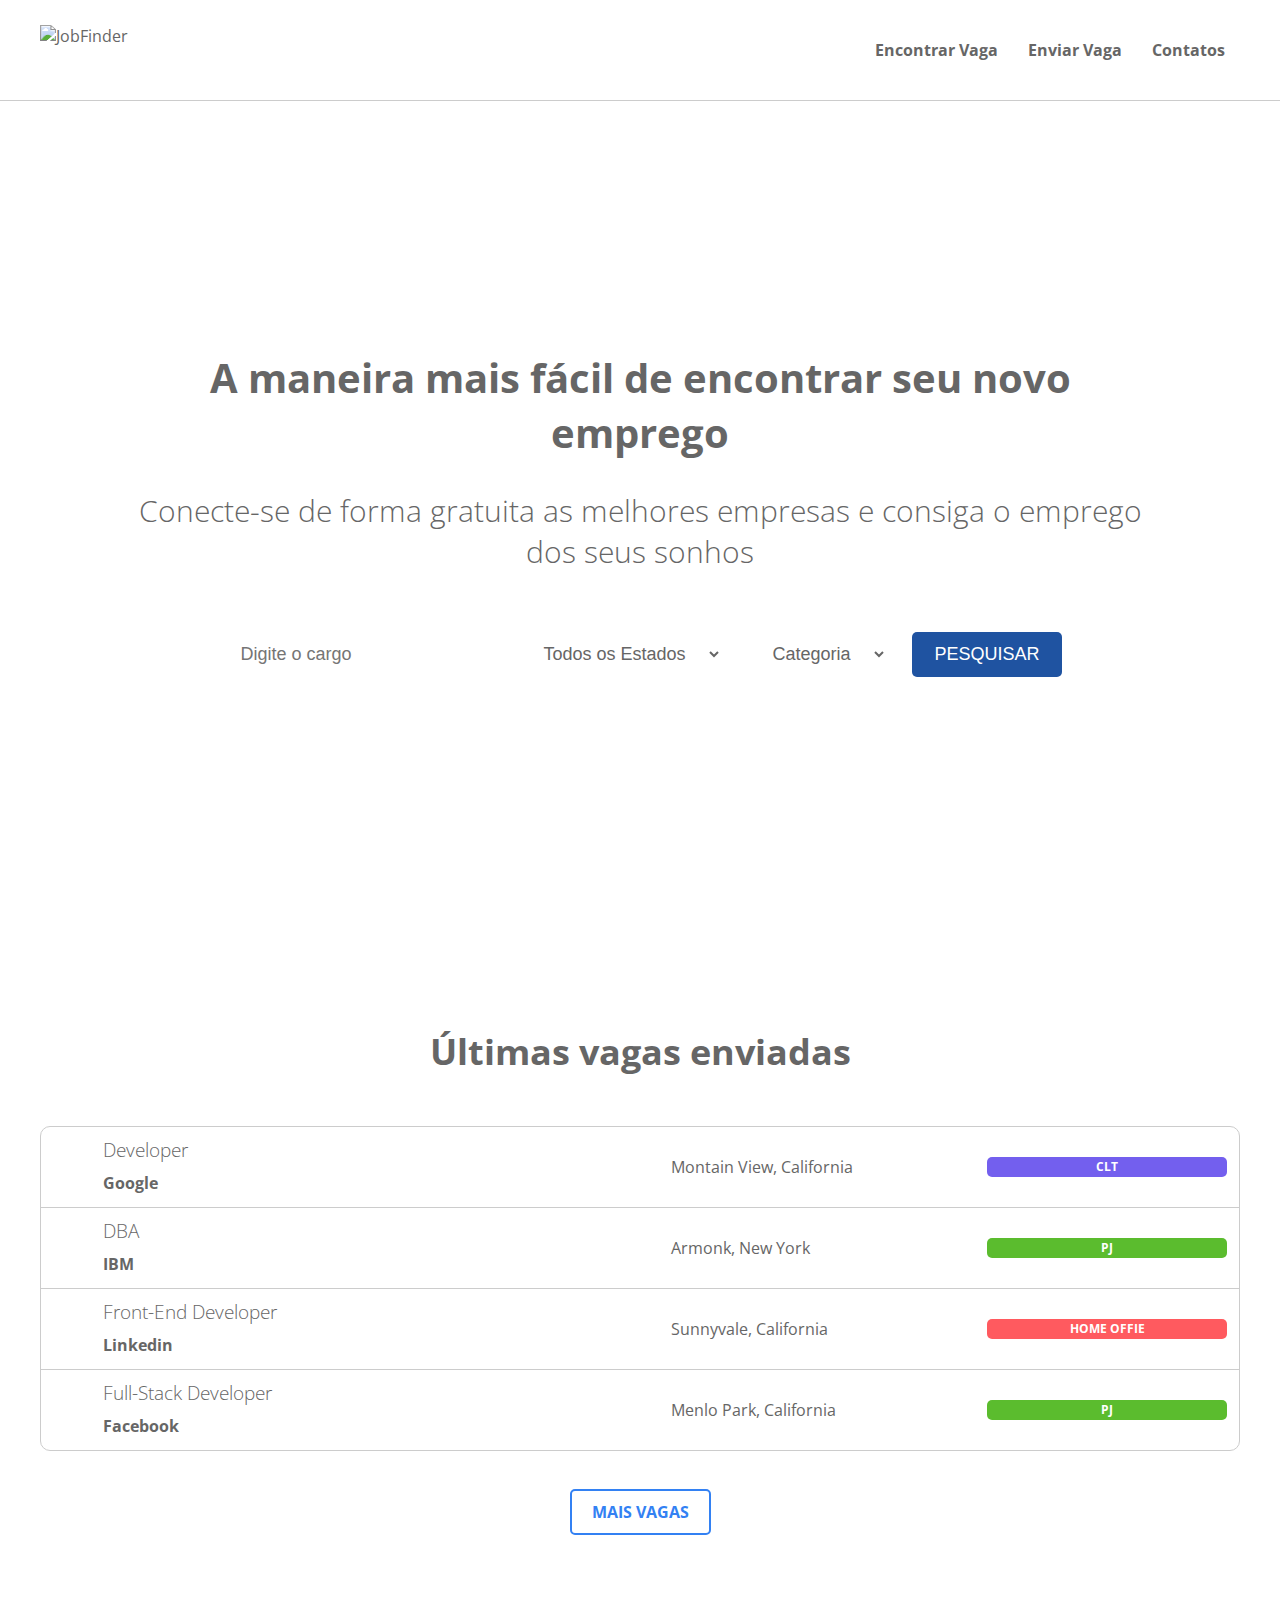
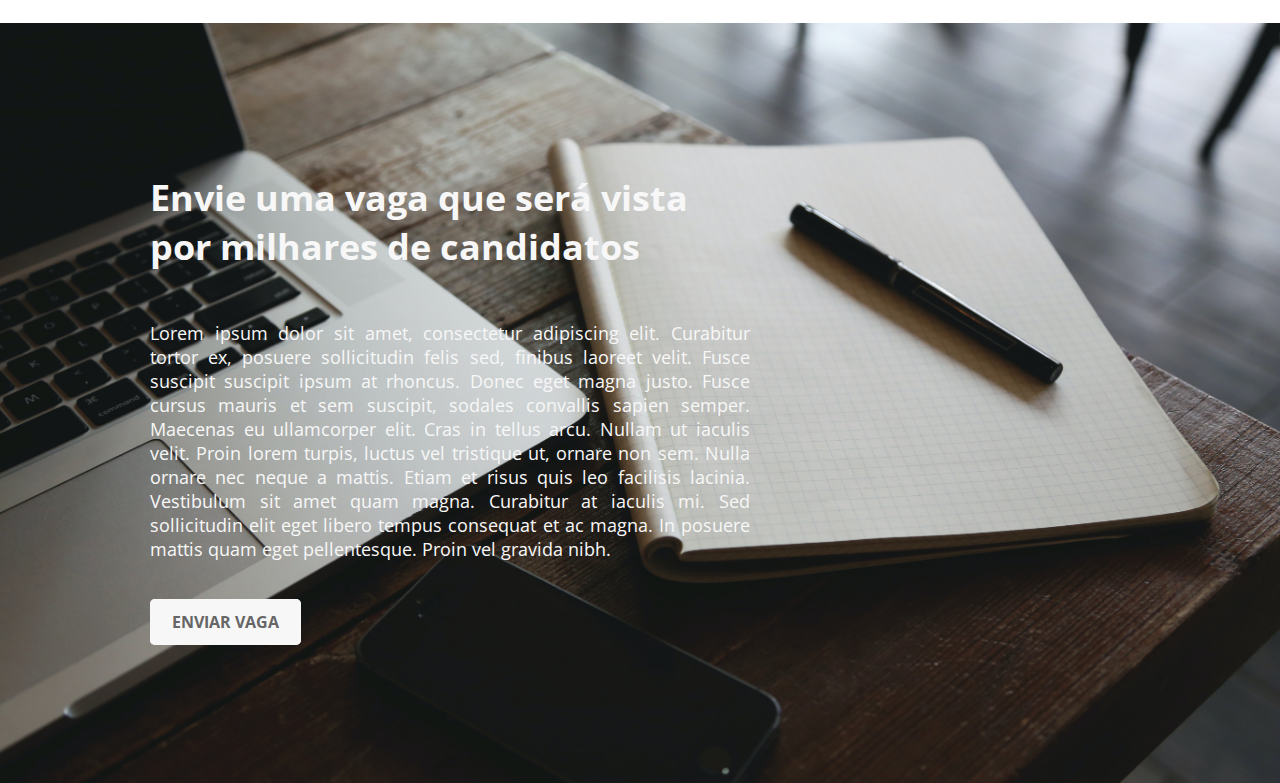
==== html/index.html @ b4b9cecb "add" ====
<!DOCTYPE html>
<html lang="pt-br">
<head>
    <meta charset="UTF-8">
    <meta http-equiv="X-UA-Compatible" content="IE=edge">
    <meta name="viewport" content="width=device-width, initial-scale=1.0">
    <link rel="shortcut icon" type="image/x-icon" href="../imagens/favicon.ico">
    <link rel="stylesheet" type="text/css" href="../css/estilo.css">
    <!-- <script type="text/javascript" src="../js/script.js"></script> -->
    <title>Job Finder</title>
</head>
<body>
    
    <div id="container" class="container">
        
        <header>

            <nav>
                <div class="nav-container">
                    <img id="logo" src="../imagens/favicon.ico" alt="JobFinder">
                    <ul>
                        <li><a href="#">Encontrar Vaga</a></li>
                        <li><a href="#">Enviar Vaga</a></li>
                        <li><a href="#">Contatos</a></li>
                    </ul>
                </div>
            </nav>

            <div id="main-banner">
                <div id="search-form">
                    <h1>A maneira mais fácil de encontrar seu novo emprego</h1>
                    <p>Conecte-se de forma gratuita as melhores empresas e consiga o emprego dos seus sonhos</p>
                    <form action="">
                        <input id="id-job" name="nm-job" type="text" placeholder="Digite o cargo">
                        <select id="id-region" name="nm-region">
                            <option value="">Todos os Estados</option>
                        </select>
                        <select id="id-category" name="nm-category">
                            <option value="">Categoria</option>
                        </select>
                        <input id="btn-search" type="submit" value="Pesquisar">
                    </form>
                </div>
            </div>

        </header>

        <main id="lastjobs-container" class="wrapper">

            <h1>Últimas vagas enviadas</h1>

            <ul>

                <li>
                    <a href="#" class="clickarea">
                        <div class="company-box">
                            <img src="../imagens/Google-logo.png" alt="">
                            <div class="company-info">
                                <h3>Developer</h3>
                                <p>Google</p>
                            </div>
                        </div>
                        <div class="locality">
                            <img src="../imagens/mapicon.png" alt="">
                            <p>Montain View, California</p>
                        </div>
                        <div class="job-type">
                            <span class="clt">CLT</span>
                        </div>
                    </a>
                </li>

                <li>
                    <a href="#" class="clickarea">
                        <div class="company-box">
                            <img src="../imagens/IBM-logo.png" alt="">
                            <div class="company-info">
                                <h3>DBA</h3>
                                <p>IBM</p>
                            </div>
                        </div>
                        <div class="locality">
                            <img src="../imagens/mapicon.png" alt="">
                            <p>Armonk, New York</p>
                        </div>
                        <div class="job-type">
                            <span class="pj">PJ</span>
                        </div>
                    </a>
                </li>

                <li>
                    <a href="#" class="clickarea">
                        <div class="company-box">
                            <img src="../imagens/Linkedin.png" alt="">
                            <div class="company-info">
                                <h3>Front-End Developer</h3>
                                <p>Linkedin</p>
                            </div>
                        </div>
                        <div class="locality">
                            <img src="../imagens/mapicon.png" alt="">
                            <p>Sunnyvale, California</p>
                        </div>
                        <div class="job-type">
                            <span class="homeoffice">Home Offie</span>
                        </div>
                    </a>
                </li>

                <li>
                    <a href="#" class="clickarea">
                        <div class="company-box">
                            <img src="../imagens/Facebook-logo.png" alt="">
                            <div class="company-info">
                                <h3>Full-Stack Developer</h3>
                                <p>Facebook</p>
                            </div>
                        </div>
                        <div class="locality">
                            <img src="../imagens/mapicon.png" alt="">
                            <p>Menlo Park, California</p>
                        </div>
                        <div class="job-type">
                            <span class="pj">PJ</span>
                        </div>
                    </a>
                </li>

            </ul>

            <div class="btnjobs-container">
                <a href="#" class="btn-jobs">Mais Vagas</a>
            </div>

        </main>

        <section id='sendjobs-container'>

            <div id='sendjobs-inner' class='wrapper'>

                <h2>Envie uma vaga que será vista por milhares de candidatos</h2>

                <p>
                    Lorem ipsum dolor sit amet, consectetur adipiscing elit. Curabitur tortor ex, posuere sollicitudin felis sed, finibus laoreet velit. Fusce suscipit suscipit ipsum at rhoncus. Donec eget magna justo. Fusce cursus mauris et sem suscipit, sodales convallis sapien semper. Maecenas eu ullamcorper elit. Cras in tellus arcu. Nullam ut iaculis velit. Proin lorem turpis, luctus vel tristique ut, ornare non sem. Nulla ornare nec neque a mattis. Etiam et risus quis leo facilisis lacinia. Vestibulum sit amet quam magna. Curabitur at iaculis mi. Sed sollicitudin elit eget libero tempus consequat et ac magna. In posuere mattis quam eget pellentesque. Proin vel gravida nibh.
                </p>

                <a href='#' class='light-btn'>Enviar Vaga</a>

            </div>

        </section>
        
    </div>

</body>
</html>
---- css/estilo.css ----
@charset "UTF-8";

@import url('https://fonts.googleapis.com/css2?family=Open+Sans:wght@300;400;600;700;800&display=swap');

/*PREÂMBULO*/
* {
    margin: 0px;
    padding: 0px;
    color: #666666;
}

:root {
    --cor0: #ffffff;
    --cor1: #000000;
}

/*MAIN*/
html {
    font-family: 'Open Sans', sans-serif;
}

body {
    background-color: var(--cor0);
}

.container {
    max-width: 1920px;
    width: 100%;
}

/*HEADER*/
header {
    position: relative;
    top: 0px;
    height: auto;
    width: 100%;
}

/*NAVBAR*/
nav {
    position: fixed;
    top: 0px;
    height: 100px;
    width: 100%;
    z-index: 1;
    background-color: #ffffff;
    border-bottom: 1px solid #cccccc;
}

nav:after {
    clear: both;
    content: "";
    display: block;
}

.nav-container {
    max-width: 1200px;
    position: relative;
    margin: 0px auto;
}

#logo {
    width: 50px;
    height: 50px;
    margin-top: 25px;
}

.nav-container ul {
    float: right;
    height: 100px;
    line-height: 100px;
}

.nav-container li {
    list-style: none;
    float: left;
    margin: 0px 15px
}

.nav-container li a {
    text-decoration: none;
    color: #666666;
    transition: .5s;
    font-weight: bold;
}

.nav-container li a:hover {
    color: #3381f3;
}

/*BANNER*/

#main-banner {
    background: url("../imagens/banner6.jpg") no-repeat;
    background-size: cover;
    background-position: 0 55%;
    position: relative;
    margin-top: 100px;
}

#search-form {
    position: relative;
    width: 80%;
    margin: 0px auto;
    padding: 250px 0 250px 0;
    text-align: center;
}

#search-form h1 {
    font-size: 40px;
}

#search-form p {
    margin: 30px 0px 60px 0px;
    font-size: 30px;
    font-weight: 300;
}

#search-form input, #search-form select {
    background-color: #ffffff;
    border-radius: 5px;
    border-color: transparent;
    padding: 10px 20px;
    font-size: 18px;
    margin: 0px 10px;
}

input#btn-search {
    background-color: #1f53a1;
    text-transform: uppercase;
    color: #ffffff;
    cursor: pointer;
    transition: .5s;
}

input#btn-search:hover {
    background-color: #3381f3;

}

/*ÚLTIMOS EMPREGOS*/

#lastjobs-container {
    text-align: center;
    padding: 100px 0px; 
}

.wrapper {
    max-width: 1200px;
    position: relative;
    margin: 0px auto;
}

#lastjobs-container h1 {
    font-size: 36px;
    margin-bottom: 50px;
}

#lastjobs-container ul {
    border: 1px solid #cccccc;
    border-radius: 10px;
}

#lastjobs-container ul li {
    list-style: none;
    text-align: left;
    border-bottom: 1px solid #cccccc;
    height: 80px;
    position: relative;
}

#lastjobs-container ul li:last-child {
    border: none;
}

.clickarea {
    position: absolute;
    top: 0px;
    left: 0px;
    width: 100%;
    height: 100%;
}

/*IMAGEM DA EMPRESA*/

.company-box {
    display: inline-block;
    width: 50%;
    position: relative;
    padding-left: 1%;
}

.company-box img {
    width: 100px;
    padding-top: 30px;
}

.company-info {
    display: inline-block;
    margin: 10px 0px 0px 50px;
    text-align: left;
    position: absolute;
}

.company-info h3 {
   font-weight: 300;
   margin-bottom: 10px;
}

.company-info p {
    font-weight: bold;
}

.locality {
    color: #6d6d6d;
    display: inline-block;
    width: 25%;
    position: absolute;
    height: 100%;
    line-height: 80px;
}

.locality img {
    display: inline-block;
    width: 10px;
    margin-right: 5px;
}

.locality p {
    display: inline-block;
}

.job-type{
    display: inline-block;
    width: 20%;
    height: 100%;
    position: absolute;
    padding-top: 30px;
    right: 1%;
    text-align: center;
    font-weight: bold;
    text-transform: uppercase;
    font-size: 12px;
    /* color: #ffffff; */
}

.job-type span {
    display: block;
    width: 100%;
    height: 20px;
    line-height: 20px;
    border-radius: 5px;
    color: #ffffff;
}

.clt {
    background-color: #735fee;
}

.pj {
    background-color: #5bbc2e;
}

.homeoffice {
    background-color: #ff5a5f;
}

.btnjobs-container {
    margin-top: 50px;
}

.btn-jobs {
    text-transform: uppercase;
    background-color: #ffffff;
    color: #3381f3;
    border: 2px solid #3381f3;
    border-radius: 5px;
    text-decoration: none;
    padding: 10px 20px;
    font-weight: bold;
    transition: 0.5s;
}

.btn-jobs:hover {
    background-color: #3381f3; 
    color: #ffffff;
}

/* SENDJOBS CONTAINER */

#sendjobs-container {
    background: url('../imagens/banner2b.jpg');
    background-size: cover;
    background-position: center;
    padding: 150px;
}

#sendjobs-container h2 {
    width: 600px;
    color: #f7f7f7;
    font-size: 36px;
    margin-bottom: 50px;
}

#sendjobs-container p {
    width: 600px;
    color: #f7f7f7;
    font-size: 18px;
    margin-bottom: 50px;
    text-align: justify;
    /* text-shadow: 0px 0px 5px #000000; */
}

.light-btn {
    background-color: #f7f7f7;
    font-weight: bold;
    /* line-height: 7em; */
    border: 2px solid #f7f7f7;
    color: #666666;
    text-transform: uppercase;
    padding: 10px 20px;
    text-decoration: none;
    border-radius: 5px;
    transition: 0.5s;
}

.light-btn:hover {
    background-color: transparent;
    color: #f7f7f7;
}
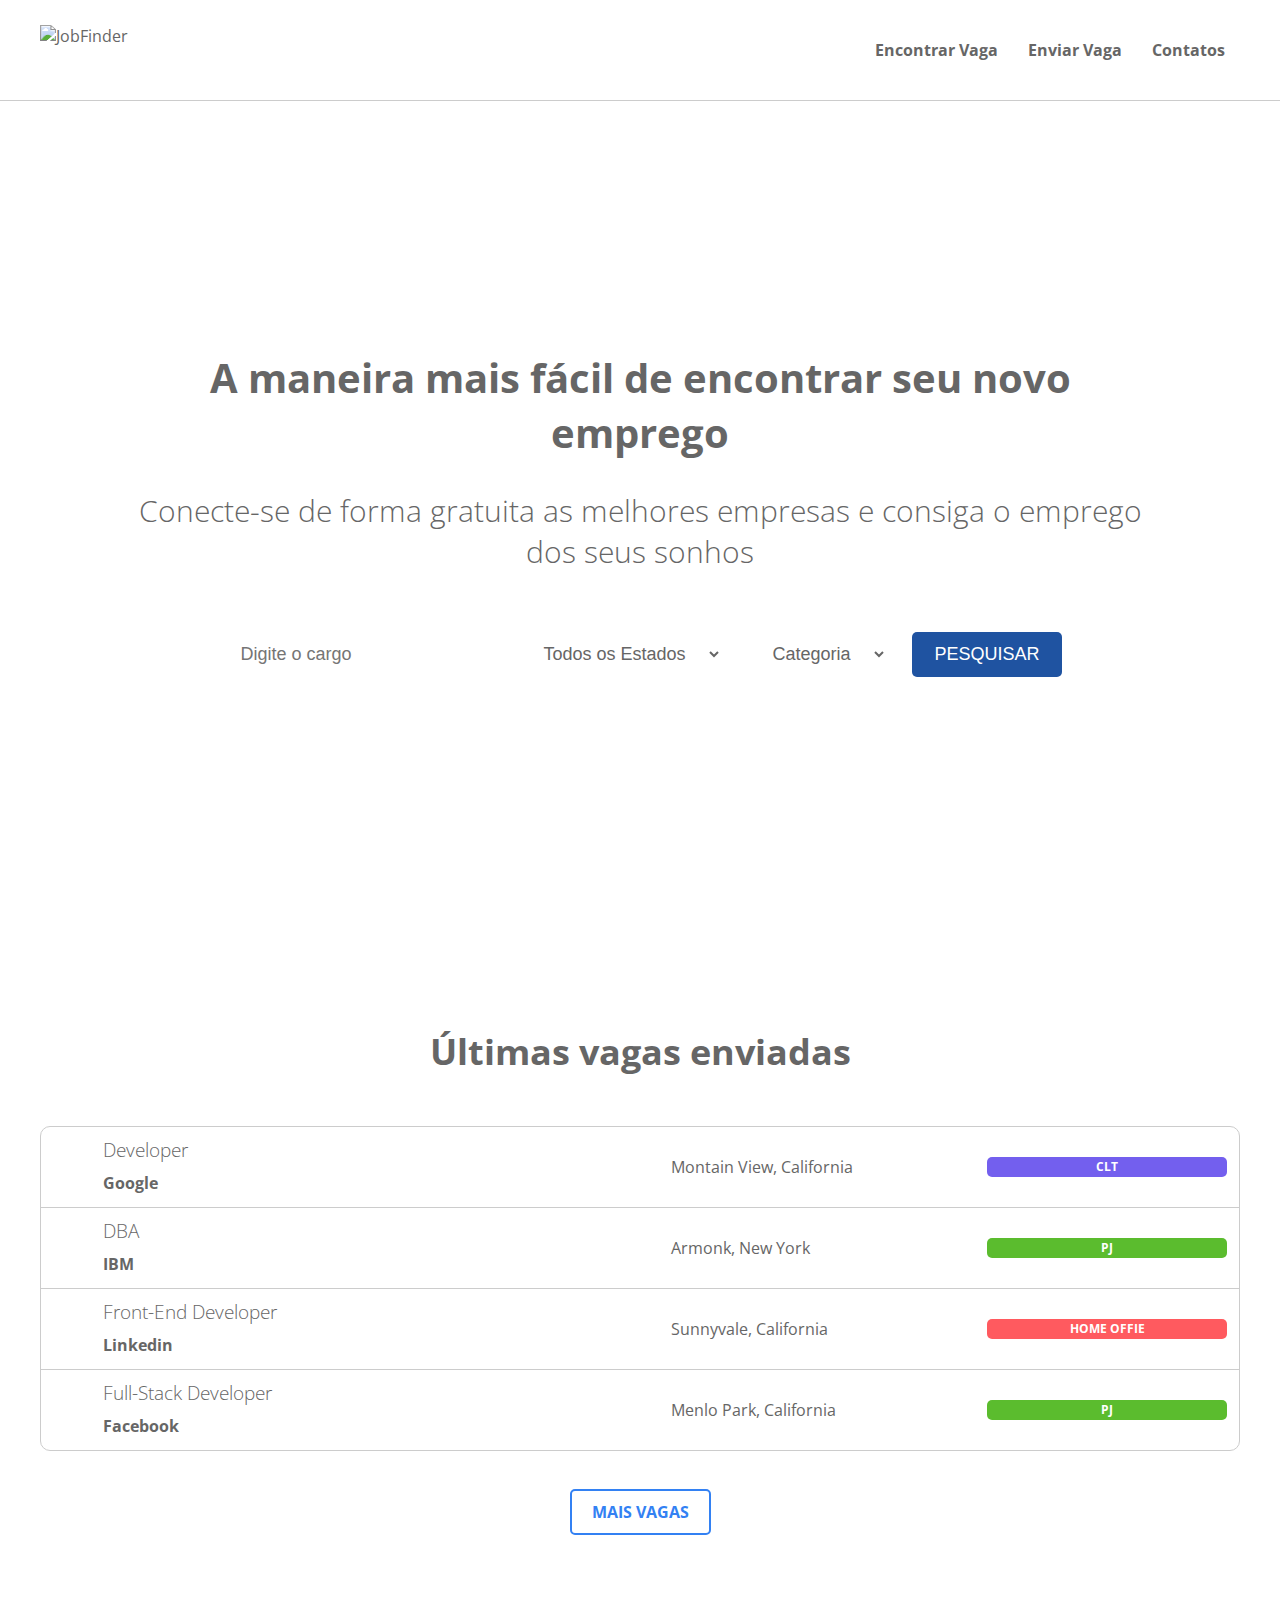
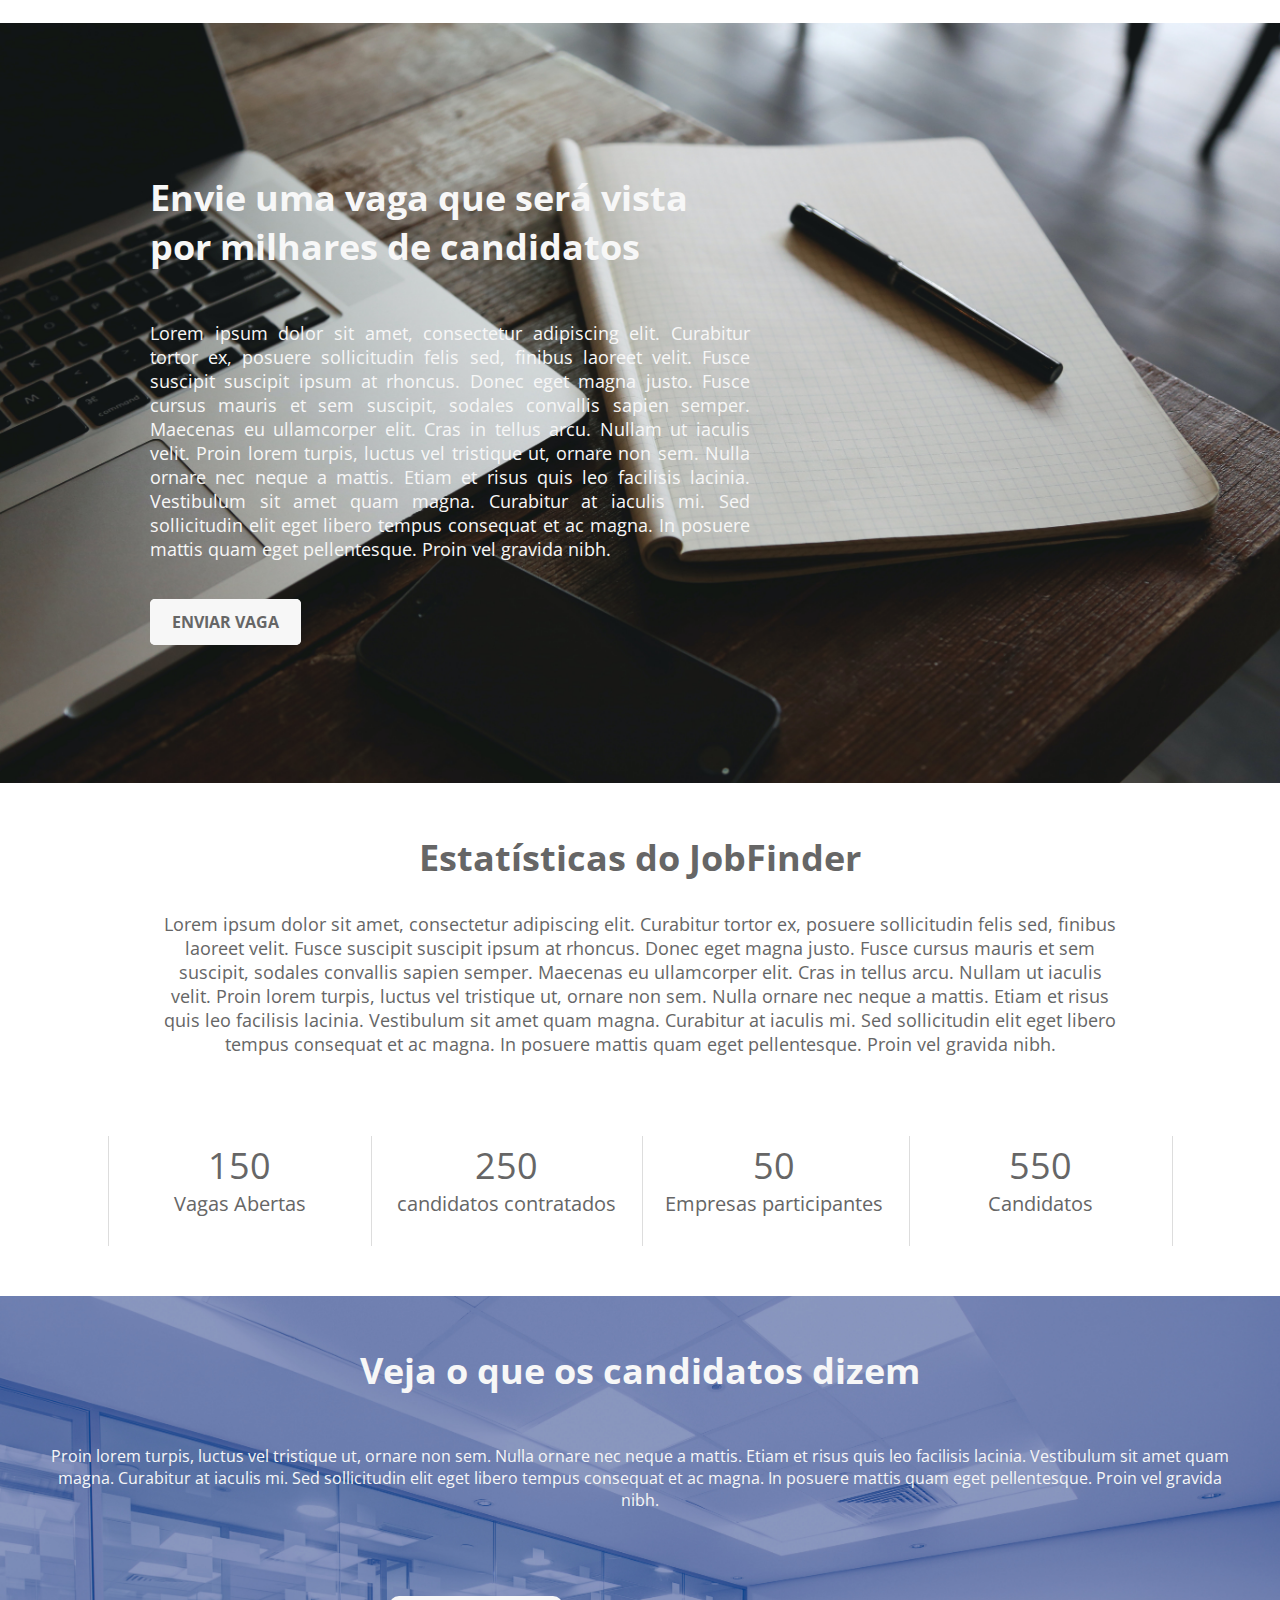
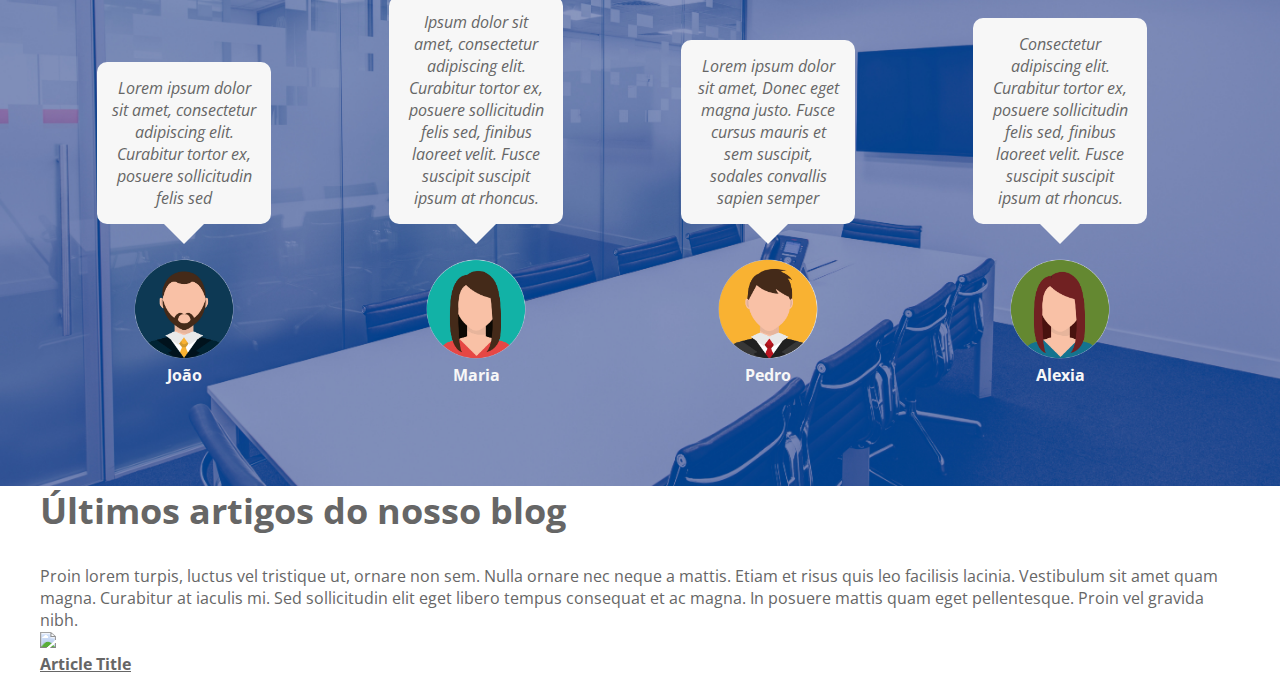
==== commit fcf4c52b: "add" ====
--- a/html/index.html
+++ b/html/index.html
@@ -138,15 +138,106 @@
         <section id='sendjobs-container'>
 
             <div id='sendjobs-inner' class='wrapper'>
-
                 <h2>Envie uma vaga que será vista por milhares de candidatos</h2>
-
                 <p>
                     Lorem ipsum dolor sit amet, consectetur adipiscing elit. Curabitur tortor ex, posuere sollicitudin felis sed, finibus laoreet velit. Fusce suscipit suscipit ipsum at rhoncus. Donec eget magna justo. Fusce cursus mauris et sem suscipit, sodales convallis sapien semper. Maecenas eu ullamcorper elit. Cras in tellus arcu. Nullam ut iaculis velit. Proin lorem turpis, luctus vel tristique ut, ornare non sem. Nulla ornare nec neque a mattis. Etiam et risus quis leo facilisis lacinia. Vestibulum sit amet quam magna. Curabitur at iaculis mi. Sed sollicitudin elit eget libero tempus consequat et ac magna. In posuere mattis quam eget pellentesque. Proin vel gravida nibh.
                 </p>
-
                 <a href='#' class='light-btn'>Enviar Vaga</a>
-
+            </div>
+
+        </section>
+
+        <section id='status-container' class='wrapper'>
+
+            <h2 class='title-center'>Estatísticas do JobFinder</h2>
+            
+            <p class='p-center'>
+                Lorem ipsum dolor sit amet, consectetur adipiscing elit. Curabitur tortor ex, posuere sollicitudin felis sed, finibus laoreet velit. Fusce suscipit suscipit ipsum at rhoncus. Donec eget magna justo. Fusce cursus mauris et sem suscipit, sodales convallis sapien semper. Maecenas eu ullamcorper elit. Cras in tellus arcu. Nullam ut iaculis velit. Proin lorem turpis, luctus vel tristique ut, ornare non sem. Nulla ornare nec neque a mattis. Etiam et risus quis leo facilisis lacinia. Vestibulum sit amet quam magna. Curabitur at iaculis mi. Sed sollicitudin elit eget libero tempus consequat et ac magna. In posuere mattis quam eget pellentesque. Proin vel gravida nibh.
+            </p>
+
+            <div>
+                <div class='status-box'>
+                    <span class='status-qtd'>150</span>
+                    <p class='status-text'>Vagas Abertas</p>
+                </div>
+    
+                <div class='status-box'>
+                    <span class='status-qtd'>250</span>
+                    <p class='status-text'>candidatos contratados</p>
+                </div>
+  
+                <div class='status-box'>
+                    <span class='status-qtd'>50</span>
+                    <p class='status-text'>Empresas participantes</p>
+                </div>
+  
+                <div class='status-box'>
+                    <span class='status-qtd'>550</span>
+                    <p class='status-text'>Candidatos</p>
+                </div>
+            </div>
+
+        </section>
+
+        <section id='testmony-container'>
+
+            <div class='wrapper'>
+
+                <h2>Veja o que os candidatos dizem</h2>
+
+                <p id='p-center'>
+                    Proin lorem turpis, luctus vel tristique ut, ornare non sem. Nulla ornare nec neque a mattis. Etiam et risus quis leo facilisis lacinia. Vestibulum sit amet quam magna. Curabitur at iaculis mi. Sed sollicitudin elit eget libero tempus consequat et ac magna. In posuere mattis quam eget pellentesque. Proin vel gravida nibh.
+                </p>
+
+
+                <div class='testmony-box'>
+                    <p class='testmony-msg'>
+                        Lorem ipsum dolor sit amet, consectetur adipiscing elit. Curabitur tortor ex, posuere sollicitudin felis sed
+                    </p>
+                    <img src='../imagens/avatar1.png'>
+                    <p class='testmony-name'>João</p>
+                </div>
+
+                <div class='testmony-box'>
+                    <p class='testmony-msg'>
+                        Ipsum dolor sit amet, consectetur adipiscing elit. Curabitur tortor ex, posuere sollicitudin felis sed, finibus laoreet velit. Fusce suscipit suscipit ipsum at rhoncus.
+                    </p>
+                    <img src='../imagens/avatar2.png'>
+                    <p class='testmony-name'>Maria</p>
+                </div>
+
+                <div class='testmony-box'>
+                    <p class='testmony-msg'>
+                        Lorem ipsum dolor sit amet, Donec eget magna justo. Fusce cursus mauris et sem suscipit, sodales convallis sapien semper
+                    </p>
+                    <img src='../imagens/avatar3.png'>
+                    <p class='testmony-name'>Pedro</p>
+                </div>
+
+                <div class='testmony-box'>
+                    <p class='testmony-msg'>
+                        Consectetur adipiscing elit. Curabitur tortor ex, posuere sollicitudin felis sed, finibus laoreet velit. Fusce suscipit suscipit ipsum at rhoncus. 
+                    </p>
+                    <img src='../imagens/avatar4.png'>
+                    <p class='testmony-name'>Alexia</p>
+                </div>
+
+            </div>
+
+        </section>
+
+        <section id='blog-container' class='wrapper'>
+
+            <h2 class='title-center'>Últimos artigos do nosso blog</h2>
+
+            <p class='article-box'>            
+                Proin lorem turpis, luctus vel tristique ut, ornare non sem. Nulla ornare nec neque a mattis. Etiam et risus quis leo facilisis lacinia. Vestibulum sit amet quam magna. Curabitur at iaculis mi. Sed sollicitudin elit eget libero tempus consequat et ac magna. In posuere mattis quam eget pellentesque. Proin vel gravida nibh.
+            </p>
+
+            <div class='article-box'>
+                <img src='../imagens/'>
+                <h4><a href='#'>Article Title</a></h4>
+                <p class='article-date'></p>
             </div>
 
         </section>
--- a/css/estilo.css
+++ b/css/estilo.css
@@ -327,4 +327,113 @@
 .light-btn:hover {
     background-color: transparent;
     color: #f7f7f7;
-}+}
+
+/* SENDJOBS STAUS */
+
+#status-container {
+    text-align: center;
+    padding: 50px 0px;
+    text-align: center;
+}
+
+.title-center {
+    font-size: 36px;
+    margin-bottom: 30px;
+}
+
+.p-center {
+    width: 80%;
+    position: relative;
+    margin: 0px auto;
+    font-size: 18px;
+}
+
+.status-box {
+    padding: 5px;
+    display: inline-block;
+    text-align: center;
+    width: 21%;
+    margin-top: 80px;
+    border-left: 1px solid #dddddd;
+    border-right: 1px solid #dddddd;
+    height: 100px;
+}
+
+.status-box:nth-child(2) {
+    border: none;
+}
+
+.status-box:nth-child(3) {
+    border-right: none;
+}
+
+.status-qtd {
+    font-size: 36px;
+}
+
+.status-text {
+    font-size: 20px; 
+}
+
+/*TESTINONY-CONTAINER*/
+
+#testmony-container {
+    background: url('../imagens/banner7.jpg') no-repeat;
+    background-size: cover;
+    padding: 50px 0px;
+}
+
+#testmony-container h2 {
+    color: #f7f7f7;
+    text-align: center;
+    font-size: 36px;
+    margin-bottom: 50px;
+}
+
+#testmony-container p {
+    color: #f7f7f7;
+    text-align: center;
+    margin-bottom: 50px;
+}
+
+.testmony-box {
+    display: inline-block;
+    width: 24%;
+    text-align: center;
+}
+
+#testmony-container .testmony-box .testmony-msg {
+    background-color: #f7f7f7;
+    color: #666666;
+    border-radius: 10px;
+    padding: 15px;
+    width: 50%;
+    position: relative;
+    margin: 35px auto;
+    font-style: italic;
+}
+
+.testmony-msg:after {
+    content: '';
+    width: 0px;
+    height: 0px;
+    border-left: 20px solid transparent;
+    border-right: 20px solid transparent;
+    border-top: 20px solid #f7f7f7;
+    position: absolute;
+    bottom: -20px;
+    left: 0px;
+    right: 0px;
+    margin: 0px auto;
+}
+
+.testmony-box img {
+   width: 100px;
+   height: 100px;
+   border-radius: 50%
+}
+
+.testmony-name {
+    font-weight: bold;
+ }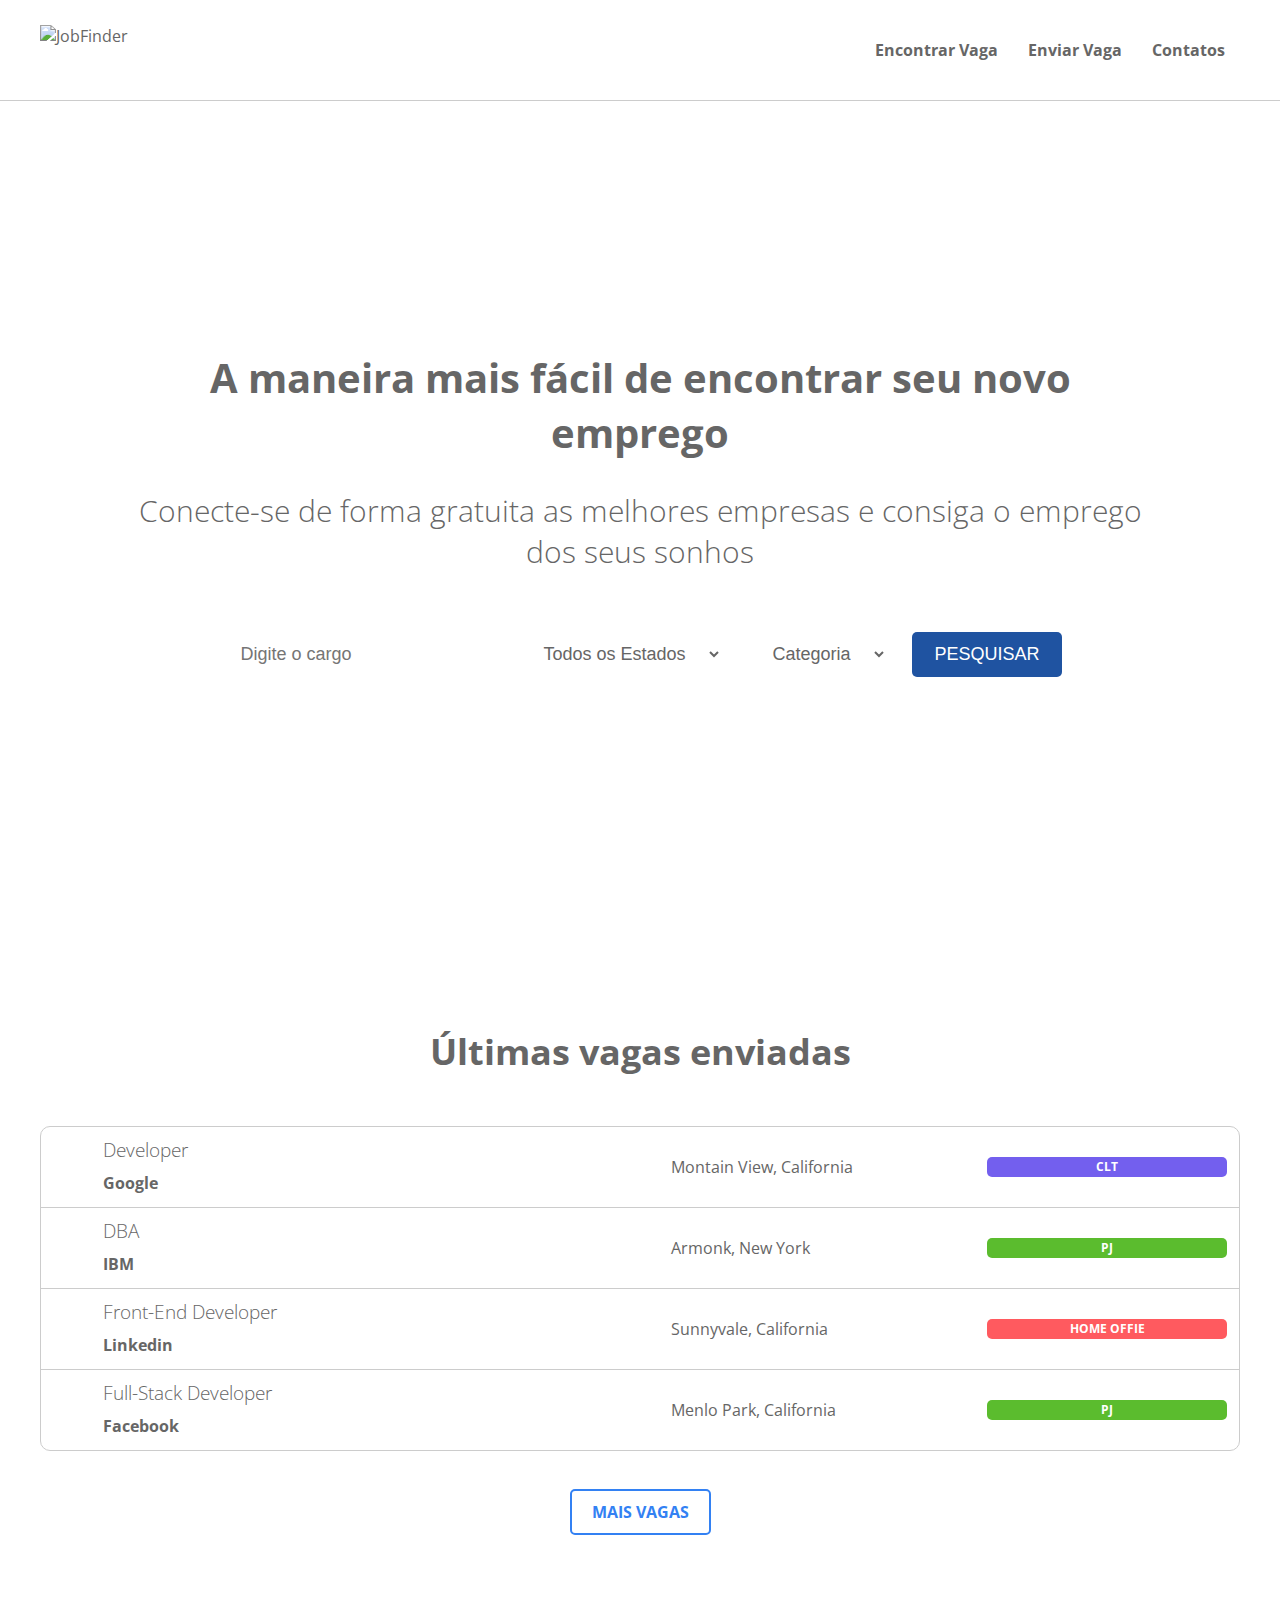
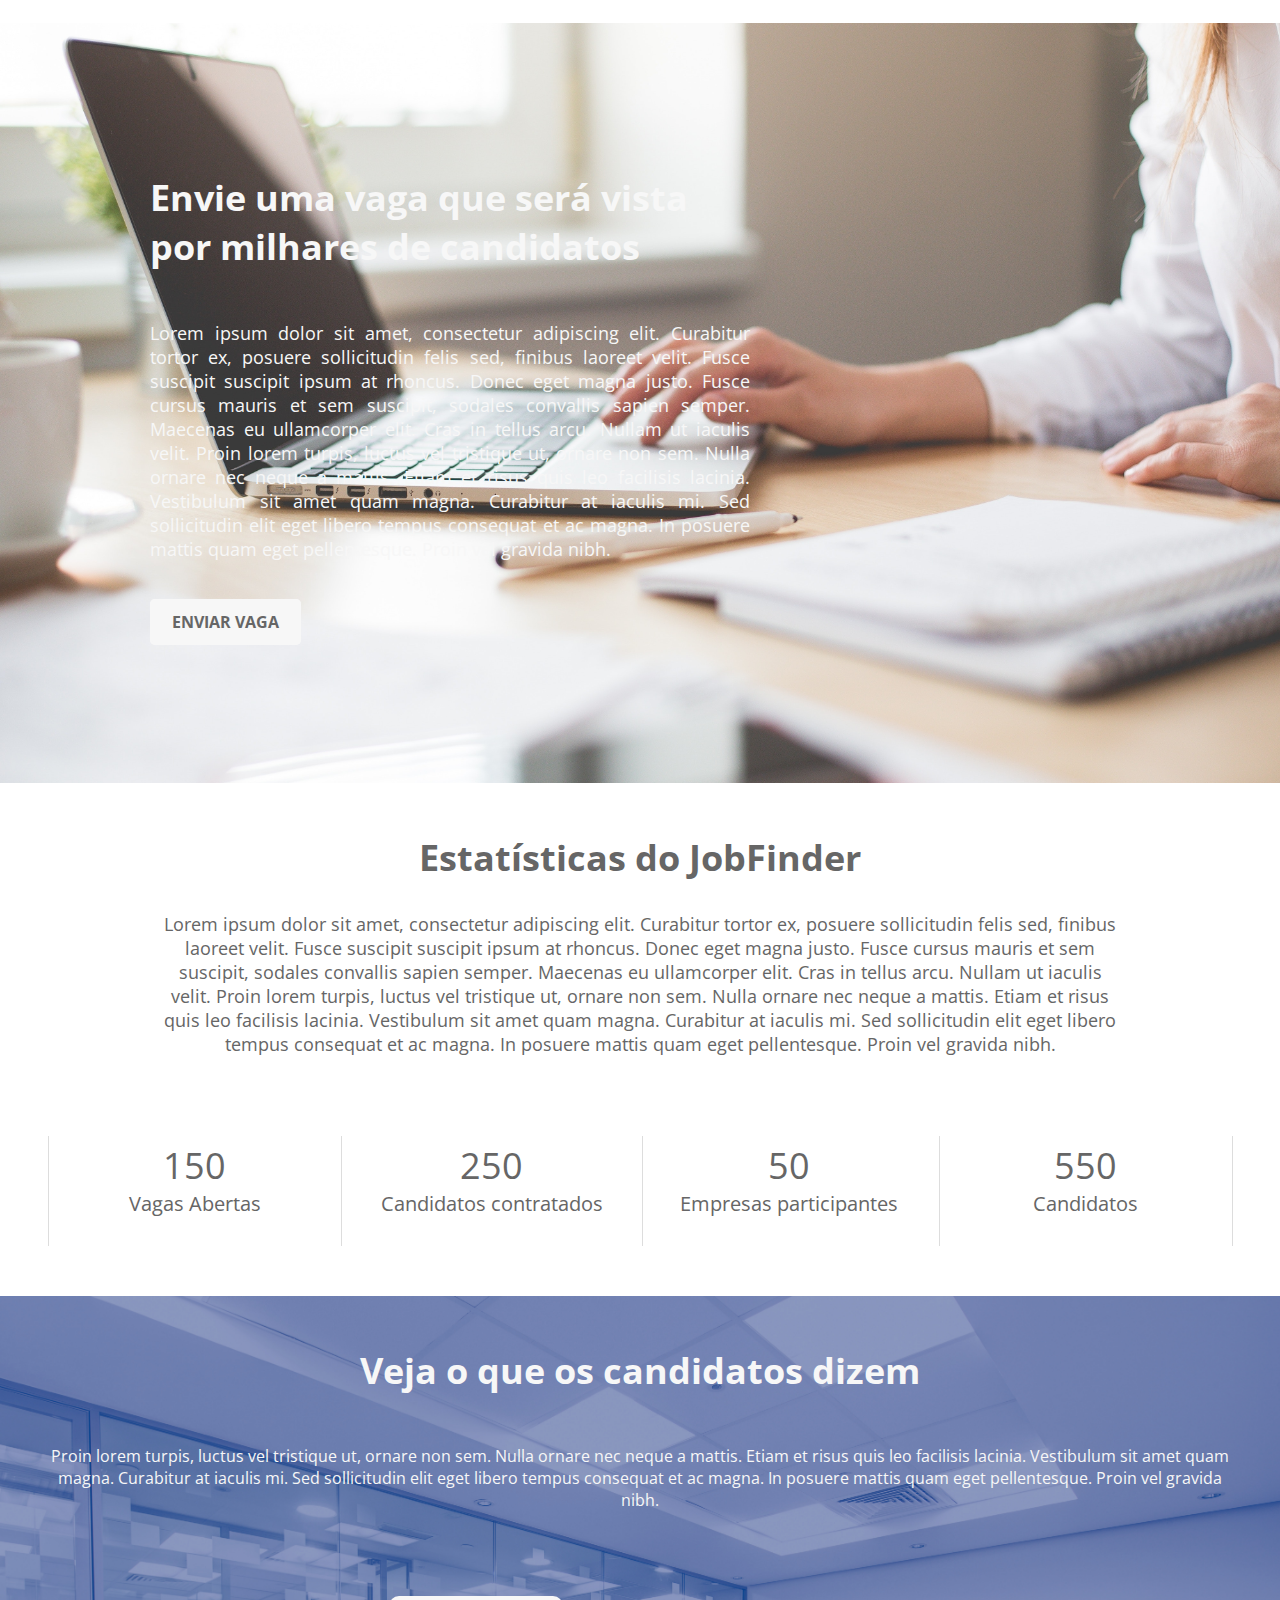
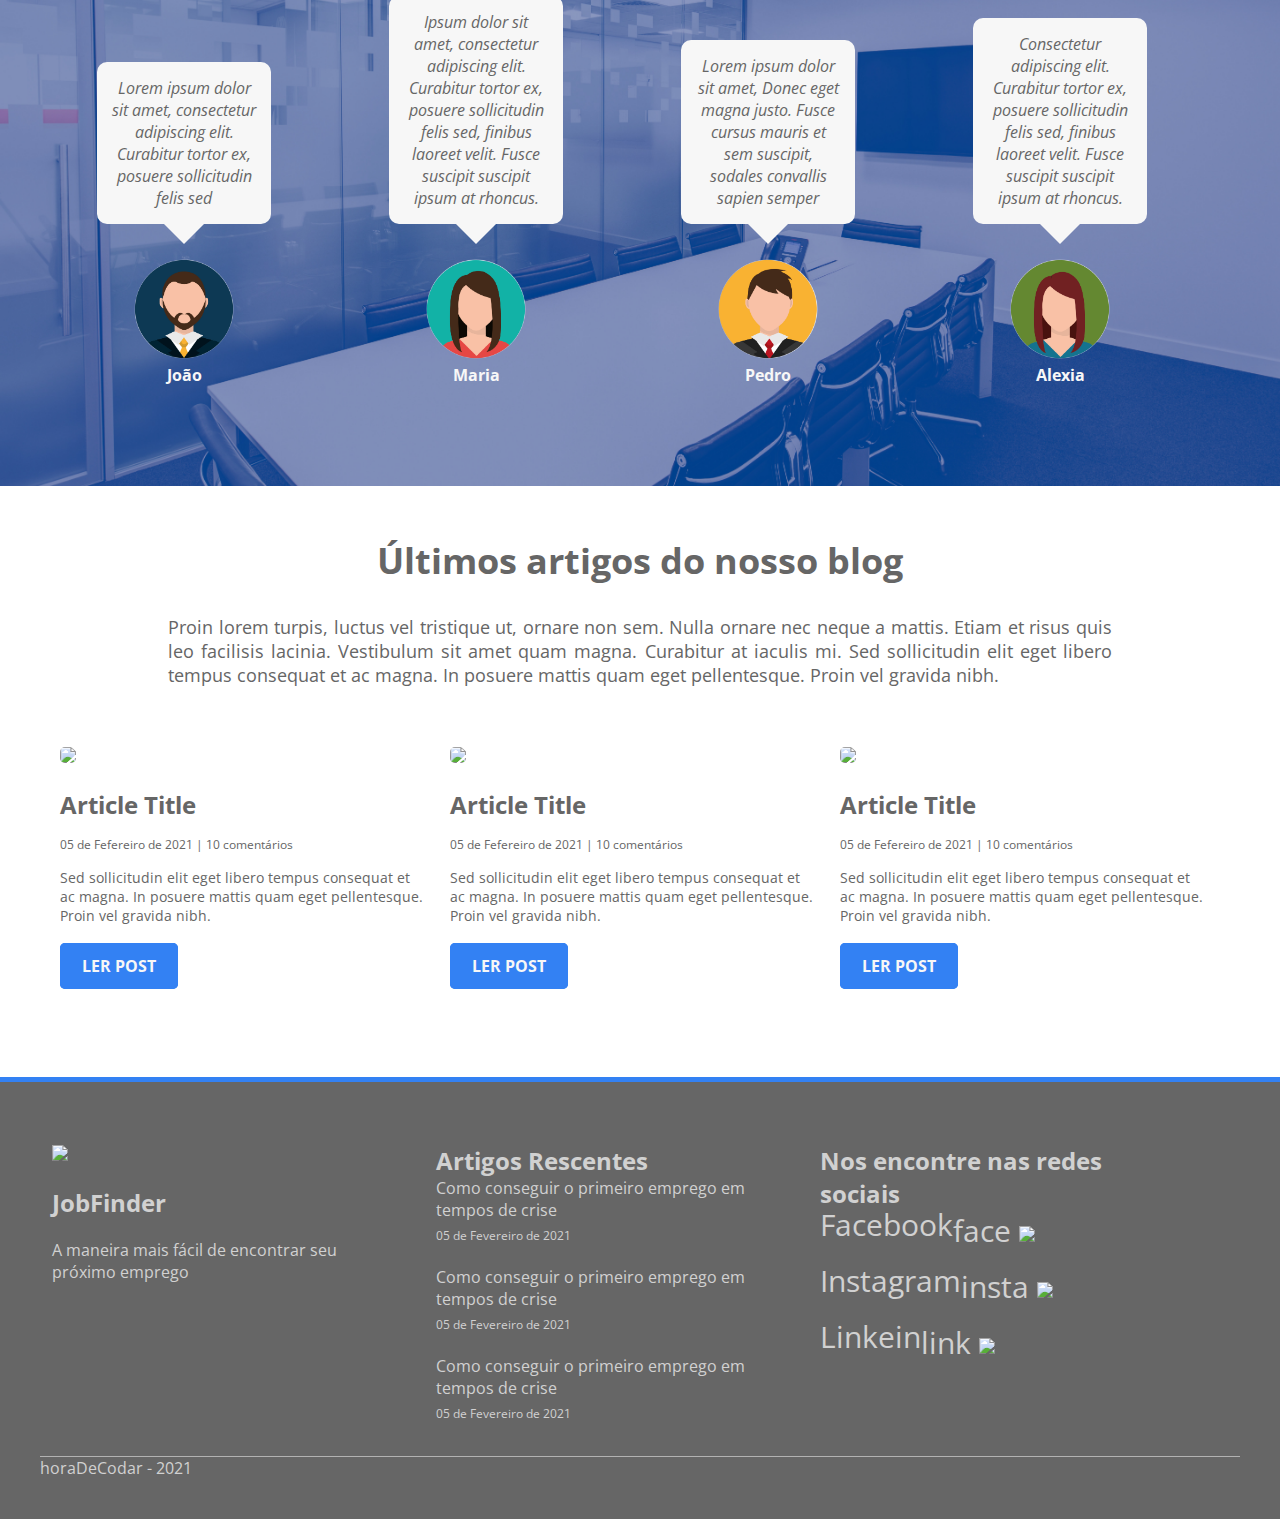
==== commit ffa66120: "add" ====
--- a/html/index.html
+++ b/html/index.html
@@ -163,7 +163,7 @@
     
                 <div class='status-box'>
                     <span class='status-qtd'>250</span>
-                    <p class='status-text'>candidatos contratados</p>
+                    <p class='status-text'>Candidatos contratados</p>
                 </div>
   
                 <div class='status-box'>
@@ -230,19 +230,131 @@
 
             <h2 class='title-center'>Últimos artigos do nosso blog</h2>
 
-            <p class='article-box'>            
+            <p class='p-center'>            
                 Proin lorem turpis, luctus vel tristique ut, ornare non sem. Nulla ornare nec neque a mattis. Etiam et risus quis leo facilisis lacinia. Vestibulum sit amet quam magna. Curabitur at iaculis mi. Sed sollicitudin elit eget libero tempus consequat et ac magna. In posuere mattis quam eget pellentesque. Proin vel gravida nibh.
             </p>
 
             <div class='article-box'>
-                <img src='../imagens/'>
+                <img src='../imagens/blog1.jpg'>
                 <h4><a href='#'>Article Title</a></h4>
-                <p class='article-date'></p>
+                <p class='article-date'>
+                    05 de Fefereiro de 2021 | 10 comentários
+                </p>
+                <p class='article-resume'>
+                    Sed sollicitudin elit eget libero tempus consequat et ac magna. In posuere mattis quam eget pellentesque. Proin vel gravida nibh.
+                </p>
+                <a href='#' class='article-btn light-btn'>Ler Post</a>
+            </div>
+
+            <div class='article-box'>
+                <img src='../imagens/blog2.jpg'>
+                <h4><a href='#'>Article Title</a></h4>
+                <p class='article-date'>
+                    05 de Fefereiro de 2021 | 10 comentários
+                </p>
+                <p class='article-resume'>
+                    Sed sollicitudin elit eget libero tempus consequat et ac magna. In posuere mattis quam eget pellentesque. Proin vel gravida nibh.
+                </p>
+                <a href='#' class='article-btn light-btn'>Ler Post</a>
+            </div>
+
+            <div class='article-box'>
+                <img src='../imagens/blog3.jpg'>
+                <h4><a href='#'>Article Title</a></h4>
+                <p class='article-date'>
+                    05 de Fefereiro de 2021 | 10 comentários
+                </p>
+                <p class='article-resume'>
+                    Sed sollicitudin elit eget libero tempus consequat et ac magna. In posuere mattis quam eget pellentesque. Proin vel gravida nibh.
+                </p>
+                <a href='#' class='article-btn light-btn'>Ler Post</a>
             </div>
 
         </section>
+
+        <footer>
+
+            <div class='wrapper'>
+
+                <div class='footer-box'>
+                    <div class=company-footer>
+                        <img src='../imagens/favicon.ico'>
+                        <h2>JobFinder</h2>
+                        <p>A maneira mais fácil de encontrar seu próximo emprego</p>
+                    </div>
+                </div>
+
+                <div class='footer-box'>
+                    <div class=article-footer>
+                        
+                        <h2>Artigos Rescentes</h2>
+
+                        <ul class='footer-list footer-article-list'>
+
+                            <li>
+                                <a href='#'>Como conseguir o primeiro emprego em tempos de crise</a>
+                                <span class='article-date'>05 de Fevereiro de 2021</span>
+                            </li>
+
+                            <li>
+                                <a href='#'>Como conseguir o primeiro emprego em tempos de crise</a>
+                                <span class='article-date'>05 de Fevereiro de 2021</span>
+                            </li>
+
+                            <li>
+                                <a href='#'>Como conseguir o primeiro emprego em tempos de crise</a>
+                                <span class='article-date'>05 de Fevereiro de 2021</span>
+                            </li>
+
+                        </ul>
+
+                    </div>
+                </div>
+
+                <div class='footer-box'>
+                
+                    <h2>Nos encontre nas redes sociais</h2>
+                    
+                    <ul class='footer-list'>
+
+                        <li>
+                            <a class='fab' href='#'>face
+                                <img src='../imagens/'>
+                                <span>Facebook</span>
+                            </a>
+                        </li>
+
+                        <li>
+                            <a class='fab' href='#'>insta
+                                <img src='../imagens/'>
+                                <span>Instagram</span>
+                            </a>
+                        </li>
+
+                        <li>
+                            <a class='fab' href='#'>link
+                                <img src='../imagens/'>
+                                <span>Linkein</span>
+                            </a>
+                        </li>
+
+                    </ul>
+
+                </div>
+
+            </div>
+
+            <div class='footer-bottom'>
+                <div class='wrapper'>
+                    <p>horaDeCodar - 2021</p>
+                </div>
+            </div>
+
+        </footer>
         
     </div>
 
+    <script src="https://code.jquery.com/jquery-3.6.0.min.js" integrity="sha256-/xUj+3OJU5yExlq6GSYGSHk7tPXikynS7ogEvDej/m4=" crossorigin="anonymous"></script>
+
 </body>
 </html>--- a/css/estilo.css
+++ b/css/estilo.css
@@ -24,6 +24,7 @@
 }
 
 .container {
+    margin: 0px auto;
     max-width: 1920px;
     width: 100%;
 }
@@ -289,7 +290,7 @@
 /* SENDJOBS CONTAINER */
 
 #sendjobs-container {
-    background: url('../imagens/banner2b.jpg');
+    background: url('../imagens/banner2.jpg');
     background-size: cover;
     background-position: center;
     padding: 150px;
@@ -353,7 +354,7 @@
     padding: 5px;
     display: inline-block;
     text-align: center;
-    width: 21%;
+    width: 23.5%;
     margin-top: 80px;
     border-left: 1px solid #dddddd;
     border-right: 1px solid #dddddd;
@@ -436,4 +437,291 @@
 
 .testmony-name {
     font-weight: bold;
- }+ }
+
+ /* BOLG CONTAINER */
+
+ #blog-container {
+     text-align: left;
+     padding: 50px;
+ }
+
+ #blog-container h2 {
+    text-align: center;
+}
+
+ #blog-container .p-center {
+     margin-bottom: 60px;
+     text-align: justify;
+ }
+
+ .article-box {
+     display: inline-block;
+     margin-bottom: 50px;
+     width: 31%;
+     padding: 0px 10px;
+     text-align: left;
+ }
+
+ .article-box img {
+    width: 100%;
+    border-radius: 5px;
+    margin-bottom: 20px;
+}
+
+.article-box h4 {
+    font-size: 24px;
+    margin-bottom: 15px;
+}
+
+.article-box h4 a {
+    text-decoration: none;
+    color: #666666;
+}
+
+.article-date {
+    font-size: 12px;
+    margin-bottom: 15px;
+}
+
+.article-resume {
+    font-size: 14px;
+    margin-bottom: 30px;
+}
+
+.article-btn {
+    background-color: #3381f3;
+    border-color: #3381f3;
+    color: #f7f7f7;
+}
+
+.article-btn:hover {
+    background-color: #f7f7f7;
+    border-color: #3381f3;
+    color: #3381f3;
+}
+
+/* FOOTER */
+
+footer {
+    background-color: #666666;
+    padding-top: 50px;
+    padding-bottom: 40px;
+    border-top: 5px solid #3381f3;
+}
+
+footer h2, footer p, footer a, footer span {
+    color: #d1d1d1;
+}
+
+footer h2 {
+    font-weight: bold;
+}
+
+footer a {
+    text-decoration: none;
+}
+
+footer li {
+    list-style: none;
+}
+
+.footer-box {
+    width: 30%;
+    padding: 1%;
+    float: left;
+}
+
+footer .wrapper {
+    clear: both;
+    content: '';
+    display: block;
+}
+
+.company-footer {
+    width: 80%;
+}
+
+.company-footer h2 {
+    margin-top: 20px;
+}
+
+.company-footer h2, .company-footer p {
+    margin-bottom: 20px;
+}
+
+.footer-list li {
+    margin-bottom: 15px;
+}
+
+.footer-list li:after {
+    clear: both;
+    content: '';
+    display: block;
+} 
+
+.footer-list a {
+    transition: 0.5s;
+}
+
+.footer-list a:hover {
+    color: #FFFFFF;
+}
+
+.articles-footer {
+    width: 80%;
+}
+
+.footer-list.footer-article-list span {
+    display: block;
+    float: none;
+}
+
+.fab {
+    font-size: 30px;
+    margin-right: 10px;
+    float: left;
+}
+
+.footer-list li span {
+    float: left;
+    height: 30px;
+    line-height: 30px;
+}
+
+.footer-bottom .wrapper p {
+    border-top: 1px solid #b2b2b2;
+    font-weight: 600px;
+    margin-top: 40px;
+}
+
+/* RESPONSIVIDADE */
+
+@media screen and (max-width: 1165px) {
+
+    #lastjobs-container {
+        padding: 0 2em;
+    }
+
+    #testmony-container p {
+        padding: 0 2em;
+    }
+}
+
+@media screen and (max-width: 1024px) {
+
+    #logo {
+        position: absolute;
+        left: 50px;
+    }
+
+    .nav-container ul {
+        float: none;
+        text-align: center;
+        padding: 0;
+    }
+
+    .nav-container ul li {
+        position: relative;
+        margin: 0px auto;
+        float: none;
+        display: inline-block;
+        margin: 0px 10px;
+    }
+
+    #search-form {
+        padding: 25em 0em 5em 0em;
+    }
+
+    #search-form form {
+        width: 60%;
+        position: relative;
+        margin: 0px auto;
+    }
+
+    #search-form form input, #search-form form select {
+        display: block;
+        margin: 0px 0px 25px 0px;
+        width: 100%;
+        border-width: 0;
+        padding: 10px 20px;
+        box-sizing: border-box;
+    }
+
+    #lastjobs-container.wrapper, #status-container.wrapper, #blog-container.wrapper, .wrapper {
+        max-width: 960px;
+        padding: 0 2em 0 2em;
+    }
+
+    .btnjobs-container {
+        margin: 25px 0px 50px 0px;
+    }
+
+    #sendjobs-container {
+        padding: 100px;
+    }
+
+    #status-container, #blog-container {
+        margin-top: 35px;
+    }
+
+    #status-container {
+        margin-bottom: 50px;
+    }
+
+    .status-box {
+        width: 23%;
+    }
+
+    .status-box p {
+        font-size: 18px;
+    }
+
+    .article-box {
+        width: 30%;
+    }
+
+}
+
+@media screen and (max-width: 768px) {
+    
+    .company-box {
+        width: 46%;
+        padding-left: 1em;
+    }
+
+    .company-box .company-info h3 {
+        font-size: 1em;
+    }
+
+    .company-box .company-info p, .locality img, .locality p, .job-type span {
+        font-size: .8em;
+    }
+
+    .job-type {
+        right: 1em;
+    }
+
+    #sendjobs-container {
+        padding: 50px;
+    }
+
+    .status-box {
+        width: 22.5%;
+    }
+
+    .status-box p {
+        font-size: 14px;
+    }
+
+    .testmony-box {
+        width: 49%;
+    }
+
+    .article-box {
+        width: 100%;
+        display: block;
+        padding: 0px;
+    }
+
+}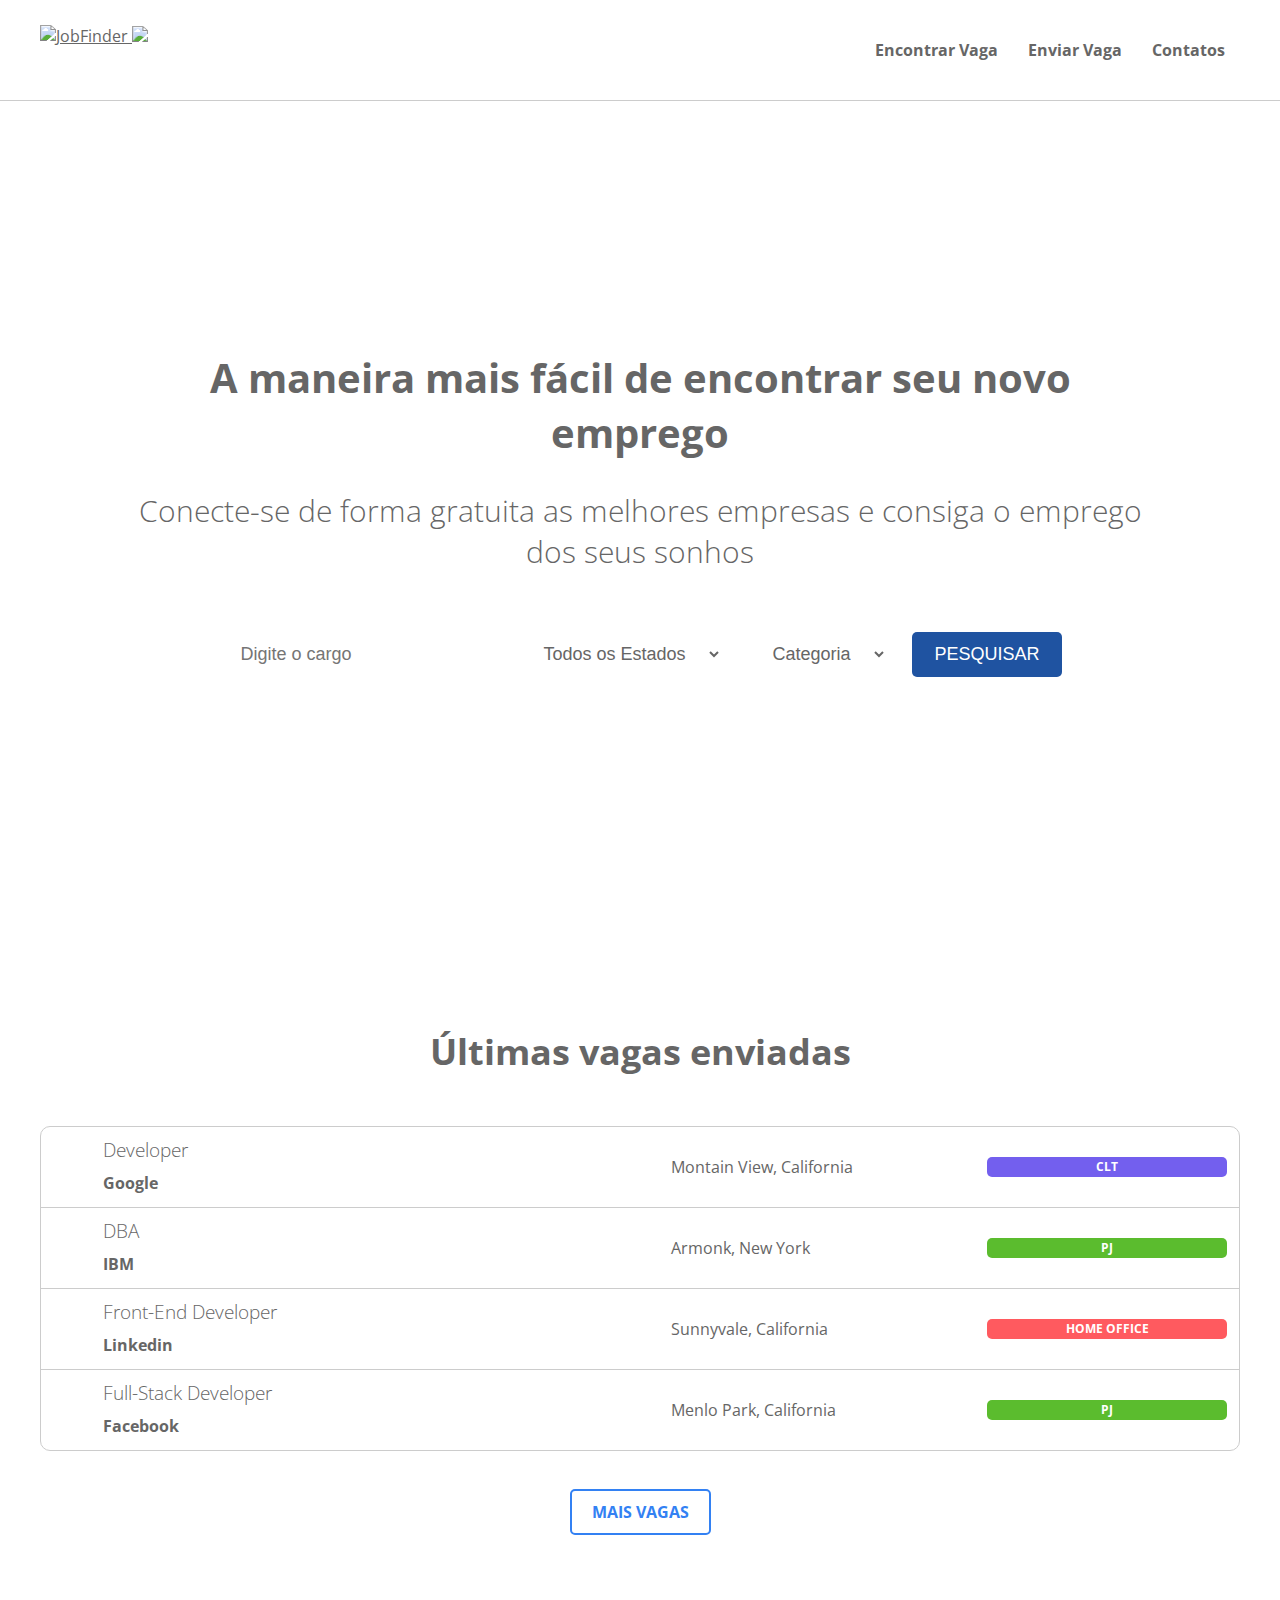
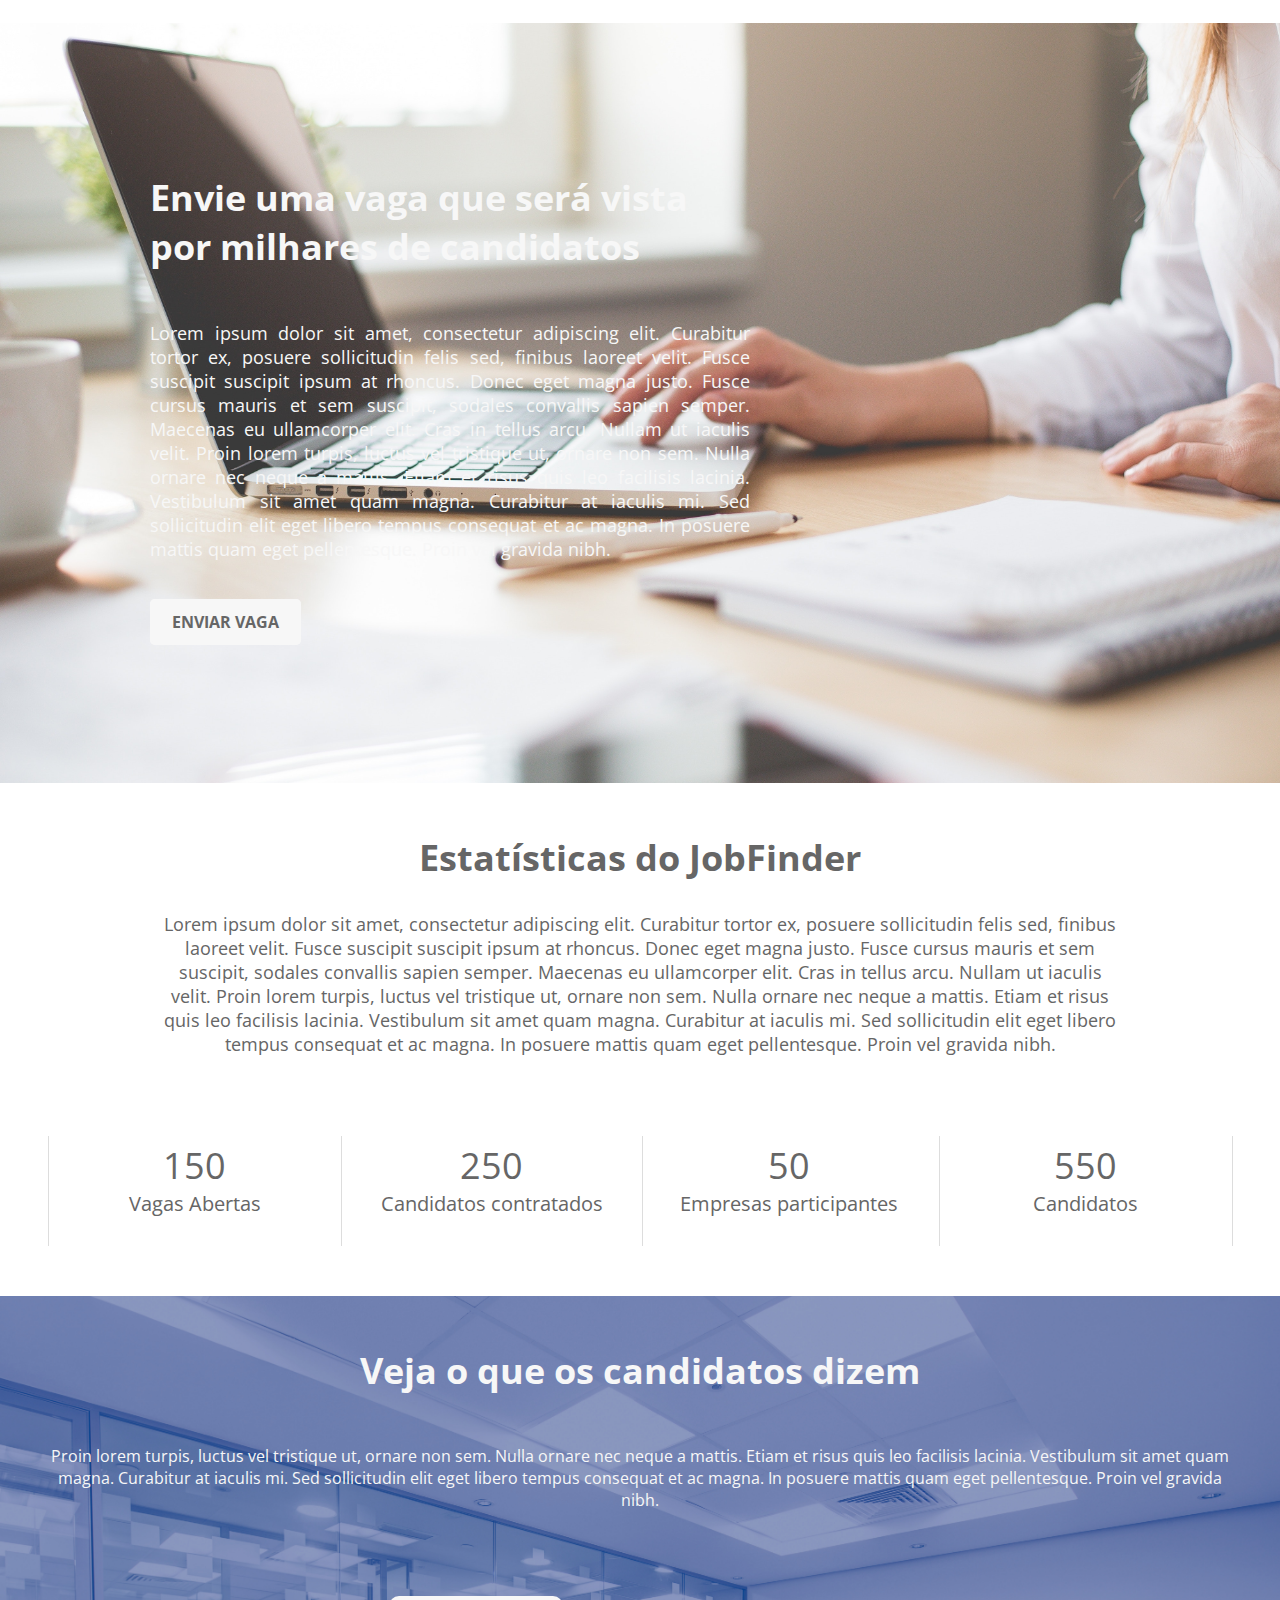
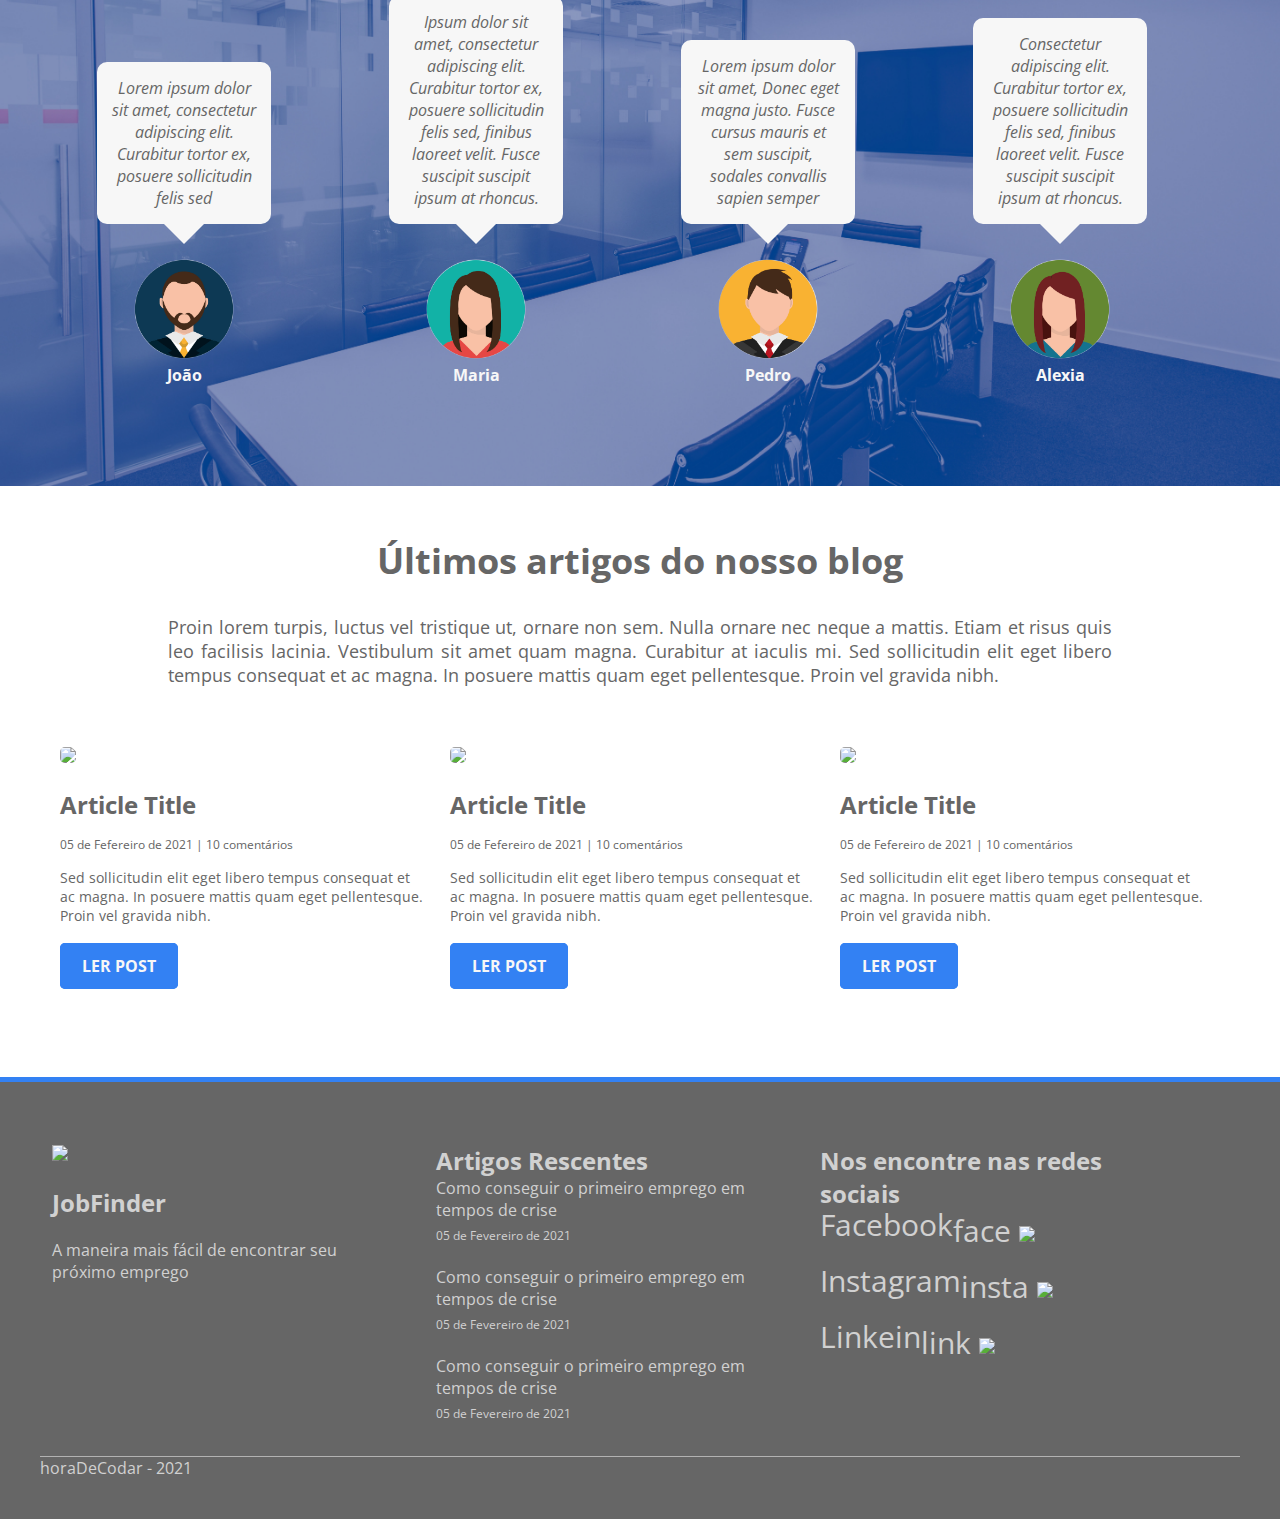
==== commit f09ec134: "add" ====
--- a/html/index.html
+++ b/html/index.html
@@ -17,9 +17,12 @@
 
             <nav>
                 <div class="nav-container">
-                    <img id="logo" src="../imagens/favicon.ico" alt="JobFinder">
+                    <a href='index.html'>
+                        <img id="logo" src="../imagens/favicon.ico" alt="JobFinder">
+                    </a>
+                    <img class='btn-menumobile' src='../imagens/menu-icone-50-cccccc.png'>
                     <ul>
-                        <li><a href="#">Encontrar Vaga</a></li>
+                        <li><a href="findjobs.html">Encontrar Vaga</a></li>
                         <li><a href="#">Enviar Vaga</a></li>
                         <li><a href="#">Contatos</a></li>
                     </ul>
@@ -103,7 +106,7 @@
                             <p>Sunnyvale, California</p>
                         </div>
                         <div class="job-type">
-                            <span class="homeoffice">Home Offie</span>
+                            <span class="homeoffice">Home Office</span>
                         </div>
                     </a>
                 </li>
@@ -356,5 +359,7 @@
 
     <script src="https://code.jquery.com/jquery-3.6.0.min.js" integrity="sha256-/xUj+3OJU5yExlq6GSYGSHk7tPXikynS7ogEvDej/m4=" crossorigin="anonymous"></script>
 
+    <script src='../js/script.js'></script>
+
 </body>
 </html>